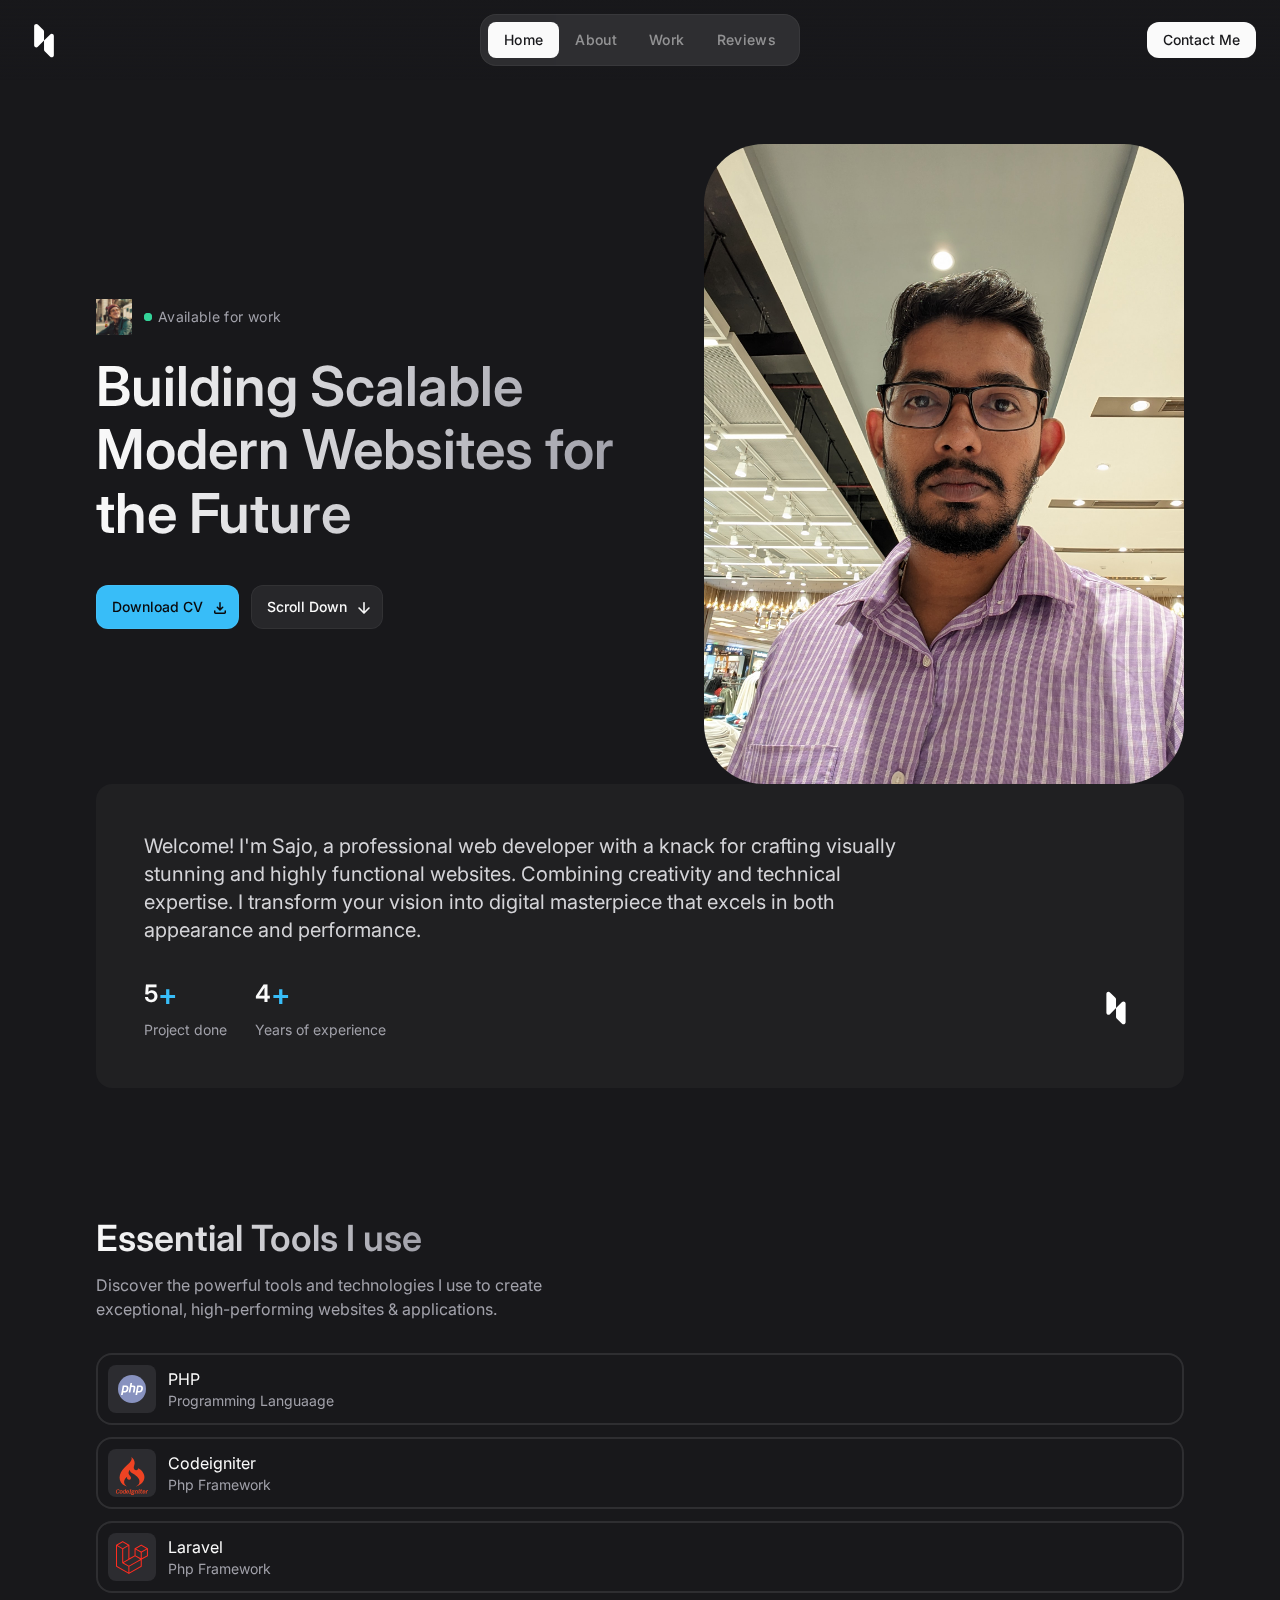
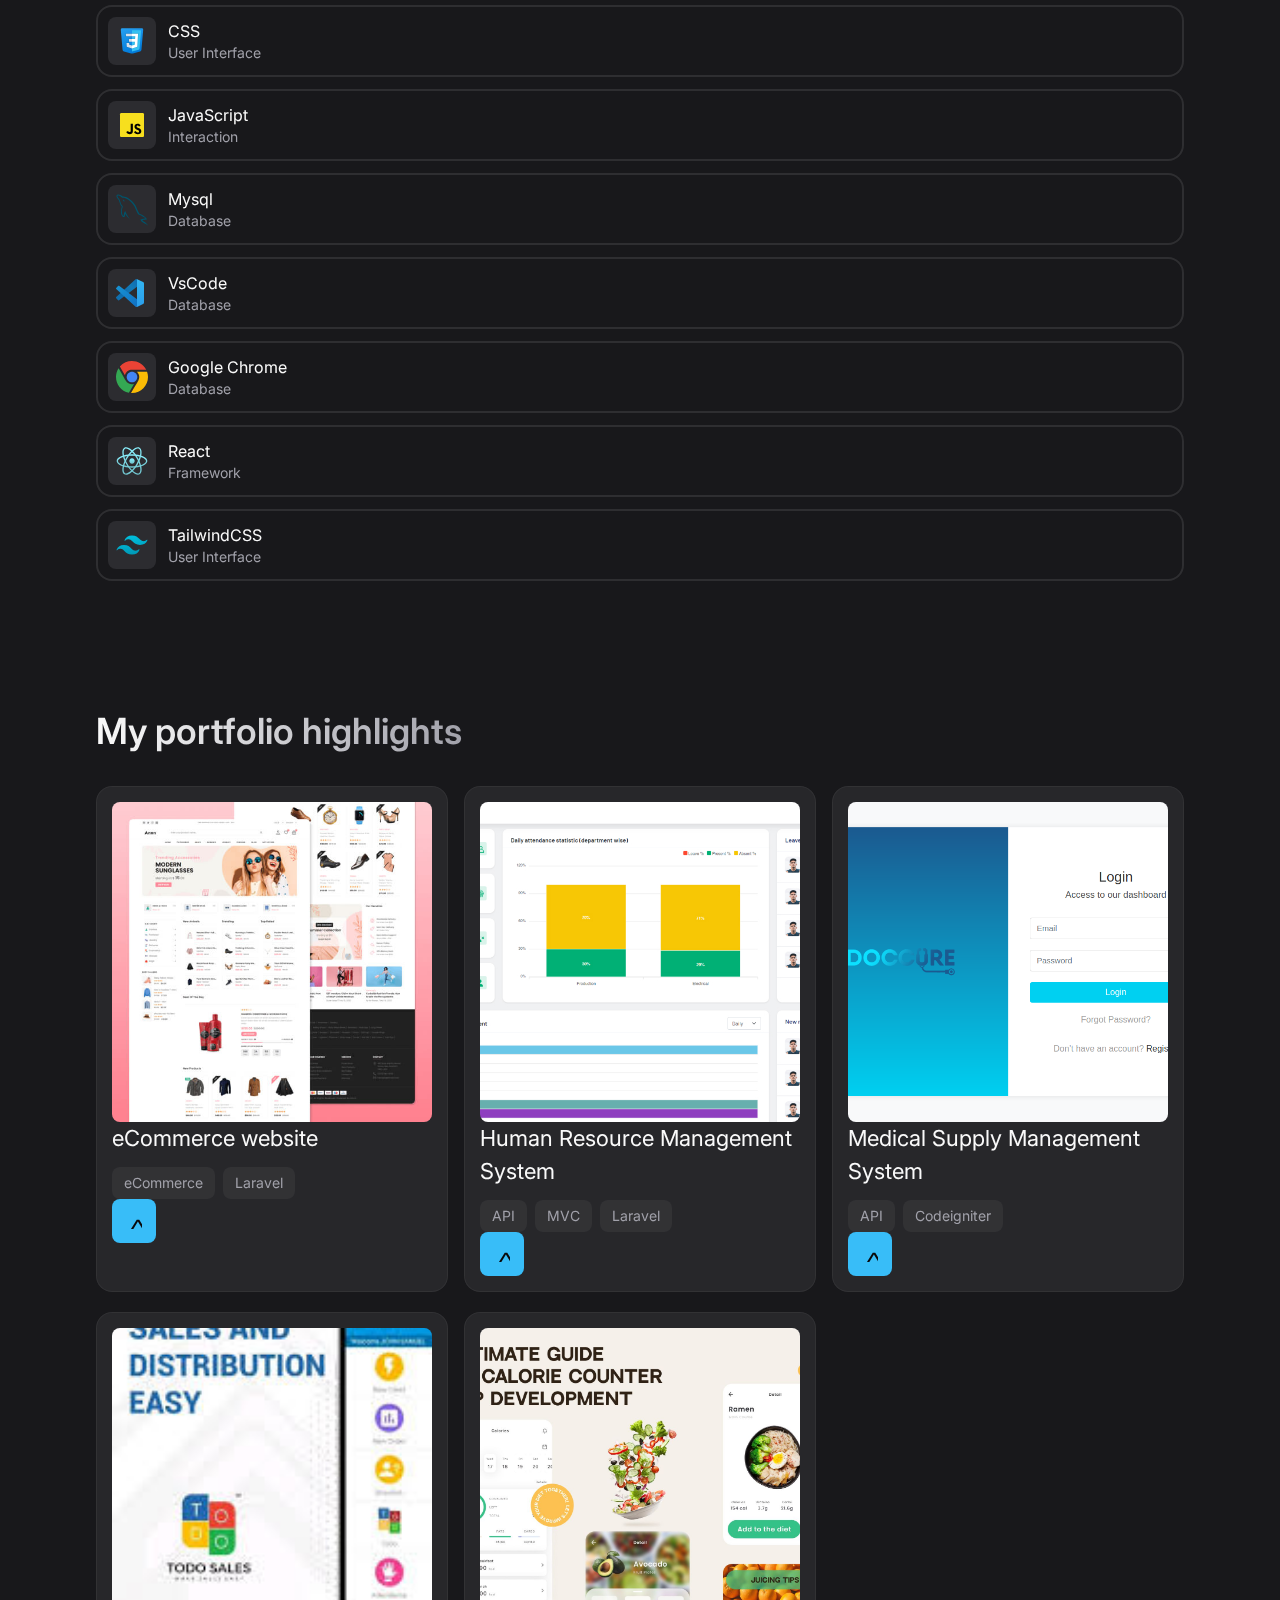
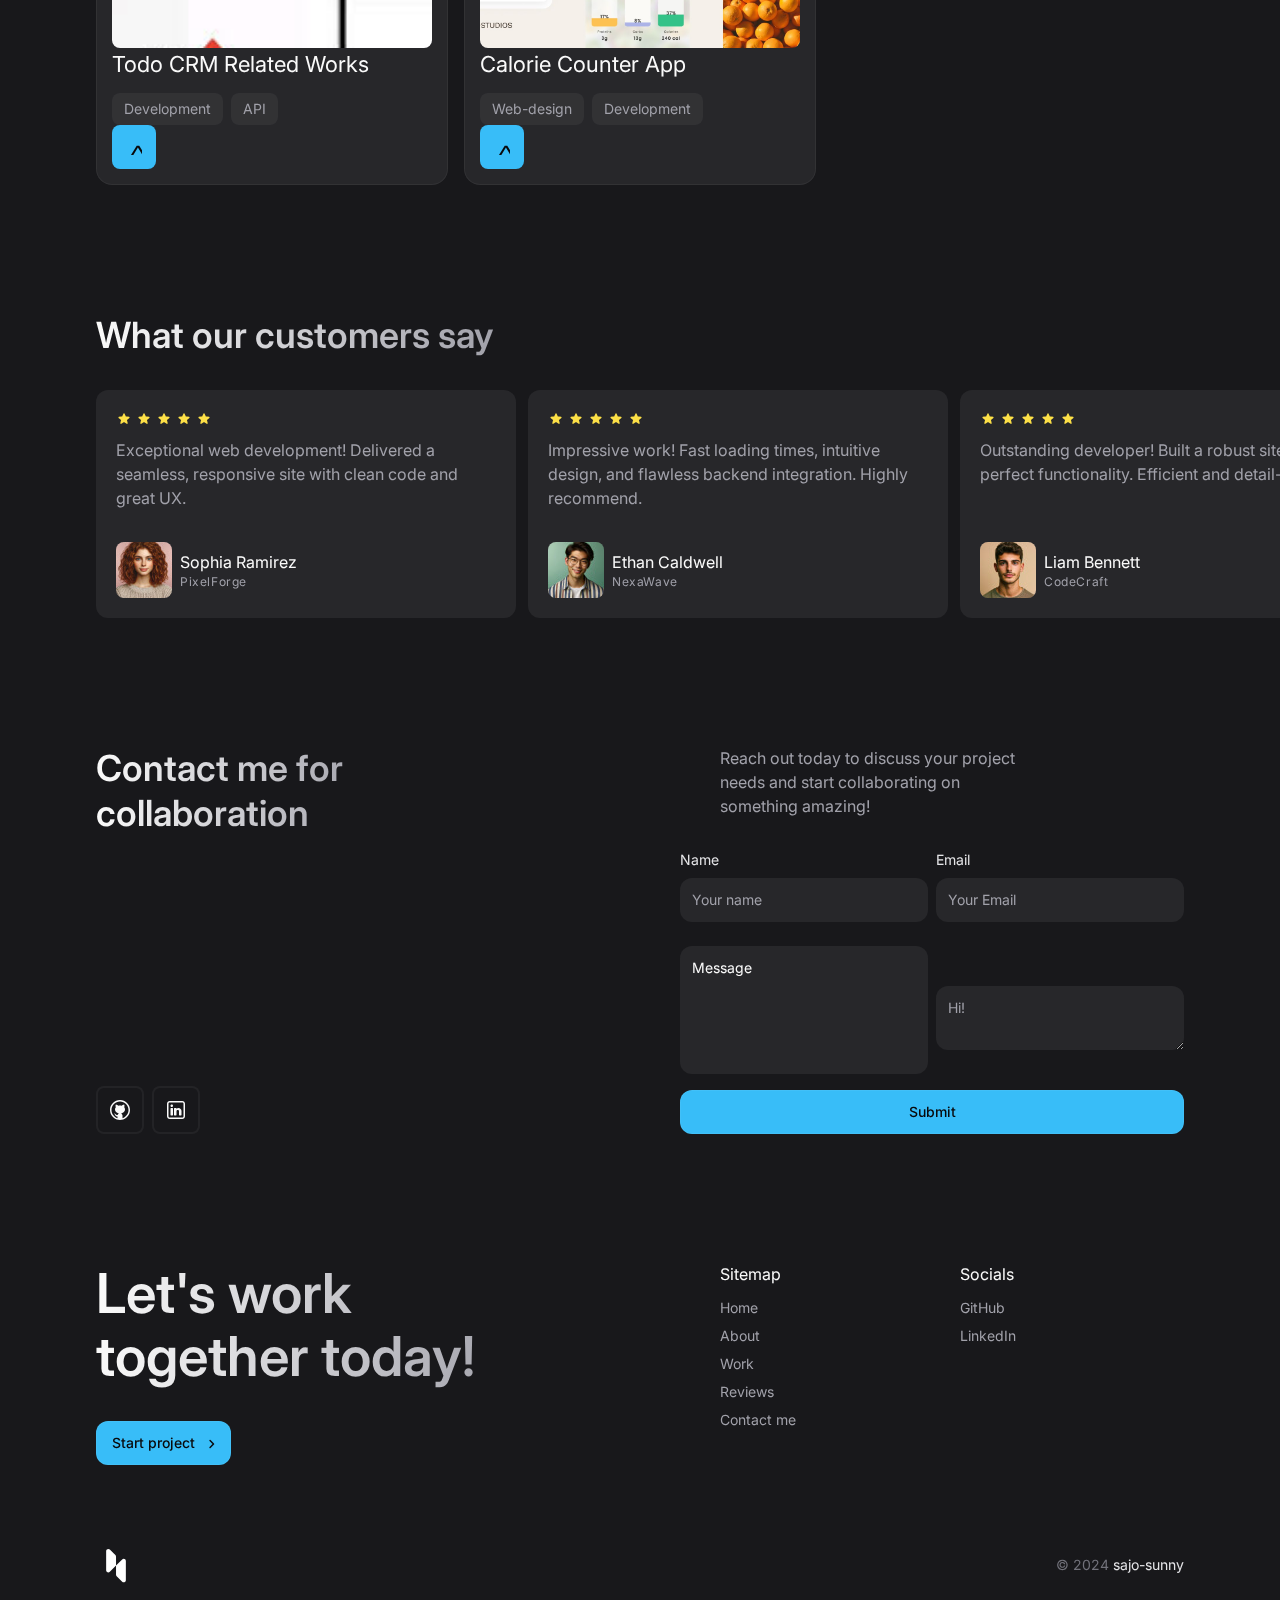
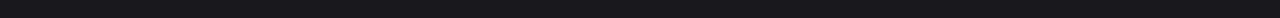
==== index.html @ 7e76bbae "Updates" ====
<!doctype html>
<html lang="en" class="scrollbar-thin scrollbar-track-zinc-800 scrollbar-thumb-zinc-500">
  <head>
   <!--
      - Favicon
    -->
    <link rel="preconnect" href="https://fonts.googleapis.com">
    <link rel="preconnect" href="https://fonts.gstatic.com" crossorigin>
    <link href="https://fonts.googleapis.com/css2?family=Inter:wght@400;500;600&display=swap" rel="stylesheet">

    <!--
      - Material Symbols rounded - Updated to include menu icon
    -->
    <link rel="stylesheet" href="https://fonts.googleapis.com/css2?family=Material+Symbols+Rounded:opsz,wght,FILL,GRAD@24,400,0..1,0&icon_names=arrow_downward,chevron_right,close,download,menu,search,star" />
    <script type="module" crossorigin src="/assets/index-DvPx0uql.js"></script>
    <link rel="stylesheet" crossorigin href="/assets/index-D1gcp26u.css">
  </head>
  <body>
    <div id="root"></div>
  </body>
</html>
---- assets/index-D1gcp26u.css ----
*,:before,:after{--tw-border-spacing-x: 0;--tw-border-spacing-y: 0;--tw-translate-x: 0;--tw-translate-y: 0;--tw-rotate: 0;--tw-skew-x: 0;--tw-skew-y: 0;--tw-scale-x: 1;--tw-scale-y: 1;--tw-pan-x: ;--tw-pan-y: ;--tw-pinch-zoom: ;--tw-scroll-snap-strictness: proximity;--tw-gradient-from-position: ;--tw-gradient-via-position: ;--tw-gradient-to-position: ;--tw-ordinal: ;--tw-slashed-zero: ;--tw-numeric-figure: ;--tw-numeric-spacing: ;--tw-numeric-fraction: ;--tw-ring-inset: ;--tw-ring-offset-width: 0px;--tw-ring-offset-color: #fff;--tw-ring-color: rgb(59 130 246 / .5);--tw-ring-offset-shadow: 0 0 #0000;--tw-ring-shadow: 0 0 #0000;--tw-shadow: 0 0 #0000;--tw-shadow-colored: 0 0 #0000;--tw-blur: ;--tw-brightness: ;--tw-contrast: ;--tw-grayscale: ;--tw-hue-rotate: ;--tw-invert: ;--tw-saturate: ;--tw-sepia: ;--tw-drop-shadow: ;--tw-backdrop-blur: ;--tw-backdrop-brightness: ;--tw-backdrop-contrast: ;--tw-backdrop-grayscale: ;--tw-backdrop-hue-rotate: ;--tw-backdrop-invert: ;--tw-backdrop-opacity: ;--tw-backdrop-saturate: ;--tw-backdrop-sepia: ;--tw-contain-size: ;--tw-contain-layout: ;--tw-contain-paint: ;--tw-contain-style: }::backdrop{--tw-border-spacing-x: 0;--tw-border-spacing-y: 0;--tw-translate-x: 0;--tw-translate-y: 0;--tw-rotate: 0;--tw-skew-x: 0;--tw-skew-y: 0;--tw-scale-x: 1;--tw-scale-y: 1;--tw-pan-x: ;--tw-pan-y: ;--tw-pinch-zoom: ;--tw-scroll-snap-strictness: proximity;--tw-gradient-from-position: ;--tw-gradient-via-position: ;--tw-gradient-to-position: ;--tw-ordinal: ;--tw-slashed-zero: ;--tw-numeric-figure: ;--tw-numeric-spacing: ;--tw-numeric-fraction: ;--tw-ring-inset: ;--tw-ring-offset-width: 0px;--tw-ring-offset-color: #fff;--tw-ring-color: rgb(59 130 246 / .5);--tw-ring-offset-shadow: 0 0 #0000;--tw-ring-shadow: 0 0 #0000;--tw-shadow: 0 0 #0000;--tw-shadow-colored: 0 0 #0000;--tw-blur: ;--tw-brightness: ;--tw-contrast: ;--tw-grayscale: ;--tw-hue-rotate: ;--tw-invert: ;--tw-saturate: ;--tw-sepia: ;--tw-drop-shadow: ;--tw-backdrop-blur: ;--tw-backdrop-brightness: ;--tw-backdrop-contrast: ;--tw-backdrop-grayscale: ;--tw-backdrop-hue-rotate: ;--tw-backdrop-invert: ;--tw-backdrop-opacity: ;--tw-backdrop-saturate: ;--tw-backdrop-sepia: ;--tw-contain-size: ;--tw-contain-layout: ;--tw-contain-paint: ;--tw-contain-style: }*,:before,:after{box-sizing:border-box;border-width:0;border-style:solid;border-color:#e5e7eb}:before,:after{--tw-content: ""}html,:host{line-height:1.5;-webkit-text-size-adjust:100%;-moz-tab-size:4;-o-tab-size:4;tab-size:4;font-family:Inter,sans-serif;font-feature-settings:normal;font-variation-settings:normal;-webkit-tap-highlight-color:transparent}body{margin:0;line-height:inherit}hr{height:0;color:inherit;border-top-width:1px}abbr:where([title]){-webkit-text-decoration:underline dotted;text-decoration:underline dotted}h1,h2,h3,h4,h5,h6{font-size:inherit;font-weight:inherit}a{color:inherit;text-decoration:inherit}b,strong{font-weight:bolder}code,kbd,samp,pre{font-family:ui-monospace,SFMono-Regular,Menlo,Monaco,Consolas,Liberation Mono,Courier New,monospace;font-feature-settings:normal;font-variation-settings:normal;font-size:1em}small{font-size:80%}sub,sup{font-size:75%;line-height:0;position:relative;vertical-align:baseline}sub{bottom:-.25em}sup{top:-.5em}table{text-indent:0;border-color:inherit;border-collapse:collapse}button,input,optgroup,select,textarea{font-family:inherit;font-feature-settings:inherit;font-variation-settings:inherit;font-size:100%;font-weight:inherit;line-height:inherit;letter-spacing:inherit;color:inherit;margin:0;padding:0}button,select{text-transform:none}button,input:where([type=button]),input:where([type=reset]),input:where([type=submit]){-webkit-appearance:button;background-color:transparent;background-image:none}:-moz-focusring{outline:auto}:-moz-ui-invalid{box-shadow:none}progress{vertical-align:baseline}::-webkit-inner-spin-button,::-webkit-outer-spin-button{height:auto}[type=search]{-webkit-appearance:textfield;outline-offset:-2px}::-webkit-search-decoration{-webkit-appearance:none}::-webkit-file-upload-button{-webkit-appearance:button;font:inherit}summary{display:list-item}blockquote,dl,dd,h1,h2,h3,h4,h5,h6,hr,figure,p,pre{margin:0}fieldset{margin:0;padding:0}legend{padding:0}ol,ul,menu{list-style:none;margin:0;padding:0}dialog{padding:0}textarea{resize:vertical}input::-moz-placeholder,textarea::-moz-placeholder{opacity:1;color:#9ca3af}input::placeholder,textarea::placeholder{opacity:1;color:#9ca3af}button,[role=button]{cursor:pointer}:disabled{cursor:default}img,svg,video,canvas,audio,iframe,embed,object{display:block;vertical-align:middle}img,video{max-width:100%;height:auto}[hidden]{display:none}*{scrollbar-color:initial;scrollbar-width:initial}.container{width:100%}@media (min-width: 640px){.container{max-width:640px}}@media (min-width: 768px){.container{max-width:768px}}@media (min-width: 1024px){.container{max-width:1024px}}@media (min-width: 1280px){.container{max-width:1280px}}@media (min-width: 1536px){.container{max-width:1536px}}.fixed{position:fixed}.absolute{position:absolute}.relative{position:relative}.inset-0{top:0;right:0;bottom:0;left:0}.left-0{left:0}.top-0{top:0}.z-40{z-index:40}.mx-auto{margin-left:auto;margin-right:auto}.mb-10{margin-bottom:2.5rem}.mb-12{margin-bottom:3rem}.mb-2{margin-bottom:.5rem}.mb-3{margin-bottom:.75rem}.mb-4{margin-bottom:1rem}.mb-8{margin-bottom:2rem}.ml-20{margin-left:5rem}.ml-auto{margin-left:auto}.mt-0{margin-top:0}.mt-3{margin-top:.75rem}.mt-5{margin-top:1.25rem}.mt-auto{margin-top:auto}.block{display:block}.flex{display:flex}.grid{display:grid}.hidden{display:none}.aspect-square{aspect-ratio:1 / 1}.h-11{height:2.75rem}.h-12{height:3rem}.h-2{height:.5rem}.h-20{height:5rem}.h-8{height:2rem}.h-9{height:2.25rem}.max-h-80{max-height:20rem}.min-h-32{min-height:8rem}.w-11{width:2.75rem}.w-12{width:3rem}.w-2{width:.5rem}.w-9{width:2.25rem}.w-fit{width:-moz-fit-content;width:fit-content}.w-full{width:100%}.min-w-\[320px\]{min-width:320px}.max-w-\[15ch\]{max-width:15ch}.max-w-\[480px\]{max-width:480px}.max-w-\[50ch\]{max-width:50ch}.max-w-screen-2xl{max-width:1536px}.shrink-0{flex-shrink:0}.transform{transform:translate(var(--tw-translate-x),var(--tw-translate-y)) rotate(var(--tw-rotate)) skew(var(--tw-skew-x)) skewY(var(--tw-skew-y)) scaleX(var(--tw-scale-x)) scaleY(var(--tw-scale-y))}@keyframes ping{75%,to{transform:scale(2);opacity:0}}.animate-ping{animation:ping 1s cubic-bezier(0,0,.2,1) infinite}.resize-y{resize:vertical}.resize{resize:both}.grid-cols-2{grid-template-columns:repeat(2,minmax(0,1fr))}.grid-cols-\[repeat\(auto-fill\,_minimax\(250px\,_1fr\)\)\]{grid-template-columns:repeat(auto-fill,minimax(250px,1fr))}.grid-cols-\[repeat\(auto-fill\,_minmax\(280px\,_1fr\)\)\]{grid-template-columns:repeat(auto-fill,minmax(280px,1fr))}.flex-col{flex-direction:column}.flex-wrap{flex-wrap:wrap}.place-items-center{place-items:center}.items-center{align-items:center}.items-stretch{align-items:stretch}.justify-center{justify-content:center}.justify-between{justify-content:space-between}.gap-1{gap:.25rem}.gap-1\.5{gap:.375rem}.gap-2{gap:.5rem}.gap-3{gap:.75rem}.gap-4{gap:1rem}.gap-x-4{-moz-column-gap:1rem;column-gap:1rem}.gap-y-5{row-gap:1.25rem}.overflow-hidden{overflow:hidden}.rounded{border-radius:.25rem}.rounded-2xl{border-radius:1rem}.rounded-\[60px\]{border-radius:60px}.rounded-full{border-radius:9999px}.rounded-lg{border-radius:.5rem}.rounded-xl{border-radius:.75rem}.bg-emerald-400{--tw-bg-opacity: 1;background-color:rgb(52 211 153 / var(--tw-bg-opacity))}.bg-sky-400{--tw-bg-opacity: 1;background-color:rgb(56 189 248 / var(--tw-bg-opacity))}.bg-zinc-50\/5{background-color:#fafafa0d}.bg-zinc-700\/50{background-color:#3f3f4680}.bg-zinc-800{--tw-bg-opacity: 1;background-color:rgb(39 39 42 / var(--tw-bg-opacity))}.bg-zinc-800\/50{background-color:#27272a80}.bg-gradient-to-b{background-image:linear-gradient(to bottom,var(--tw-gradient-stops))}.bg-gradient-to-t{background-image:linear-gradient(to top,var(--tw-gradient-stops))}.from-sky-400{--tw-gradient-from: #38bdf8 var(--tw-gradient-from-position);--tw-gradient-to: rgb(56 189 248 / 0) var(--tw-gradient-to-position);--tw-gradient-stops: var(--tw-gradient-from), var(--tw-gradient-to)}.from-zinc-900{--tw-gradient-from: #18181b var(--tw-gradient-from-position);--tw-gradient-to: rgb(24 24 27 / 0) var(--tw-gradient-to-position);--tw-gradient-stops: var(--tw-gradient-from), var(--tw-gradient-to)}.via-sky-400\/40{--tw-gradient-to: rgb(56 189 248 / 0) var(--tw-gradient-to-position);--tw-gradient-stops: var(--tw-gradient-from), rgb(56 189 248 / .4) var(--tw-gradient-via-position), var(--tw-gradient-to)}.via-25\%{--tw-gradient-via-position: 25%}.to-zinc-900\/0{--tw-gradient-to: rgb(24 24 27 / 0) var(--tw-gradient-to-position)}.to-65\%{--tw-gradient-to-position: 65%}.p-2{padding:.5rem}.p-3{padding:.75rem}.p-4{padding:1rem}.p-5{padding:1.25rem}.p-7{padding:1.75rem}.px-3{padding-left:.75rem;padding-right:.75rem}.px-4{padding-left:1rem;padding-right:1rem}.py-1{padding-top:.25rem;padding-bottom:.25rem}.pt-10{padding-top:2.5rem}.pt-28{padding-top:7rem}.text-2xl{font-size:1.5rem;line-height:2rem}.text-\[18px\]{font-size:18px}.text-sm{font-size:.875rem;line-height:1.25rem}.text-xs{font-size:.75rem;line-height:1rem}.font-semibold{font-weight:600}.tracking-wide{letter-spacing:.025em}.tracking-wider{letter-spacing:.05em}.text-sky-400{--tw-text-opacity: 1;color:rgb(56 189 248 / var(--tw-text-opacity))}.text-yellow-300{--tw-text-opacity: 1;color:rgb(253 224 71 / var(--tw-text-opacity))}.text-zinc-200{--tw-text-opacity: 1;color:rgb(228 228 231 / var(--tw-text-opacity))}.text-zinc-300{--tw-text-opacity: 1;color:rgb(212 212 216 / var(--tw-text-opacity))}.text-zinc-400{--tw-text-opacity: 1;color:rgb(161 161 170 / var(--tw-text-opacity))}.text-zinc-500{--tw-text-opacity: 1;color:rgb(113 113 122 / var(--tw-text-opacity))}.text-zinc-950{--tw-text-opacity: 1;color:rgb(9 9 11 / var(--tw-text-opacity))}.ring-1{--tw-ring-offset-shadow: var(--tw-ring-inset) 0 0 0 var(--tw-ring-offset-width) var(--tw-ring-offset-color);--tw-ring-shadow: var(--tw-ring-inset) 0 0 0 calc(1px + var(--tw-ring-offset-width)) var(--tw-ring-color);box-shadow:var(--tw-ring-offset-shadow),var(--tw-ring-shadow),var(--tw-shadow, 0 0 #0000)}.ring-2{--tw-ring-offset-shadow: var(--tw-ring-inset) 0 0 0 var(--tw-ring-offset-width) var(--tw-ring-offset-color);--tw-ring-shadow: var(--tw-ring-inset) 0 0 0 calc(2px + var(--tw-ring-offset-width)) var(--tw-ring-color);box-shadow:var(--tw-ring-offset-shadow),var(--tw-ring-shadow),var(--tw-shadow, 0 0 #0000)}.ring-inset{--tw-ring-inset: inset}.ring-zinc-50\/10{--tw-ring-color: rgb(250 250 250 / .1)}.ring-zinc-50\/5{--tw-ring-color: rgb(250 250 250 / .05)}.transition-\[background-color\,color\]{transition-property:background-color,color;transition-timing-function:cubic-bezier(.4,0,.2,1);transition-duration:.15s}.transition-colors{transition-property:color,background-color,border-color,text-decoration-color,fill,stroke;transition-timing-function:cubic-bezier(.4,0,.2,1);transition-duration:.15s}.scrollbar-thin::-webkit-scrollbar-track{background-color:var(--scrollbar-track);border-radius:var(--scrollbar-track-radius)}.scrollbar-thin::-webkit-scrollbar-track:hover{background-color:var(--scrollbar-track-hover, var(--scrollbar-track))}.scrollbar-thin::-webkit-scrollbar-track:active{background-color:var(--scrollbar-track-active, var(--scrollbar-track-hover, var(--scrollbar-track)))}.scrollbar-thin::-webkit-scrollbar-thumb{background-color:var(--scrollbar-thumb);border-radius:var(--scrollbar-thumb-radius)}.scrollbar-thin::-webkit-scrollbar-thumb:hover{background-color:var(--scrollbar-thumb-hover, var(--scrollbar-thumb))}.scrollbar-thin::-webkit-scrollbar-thumb:active{background-color:var(--scrollbar-thumb-active, var(--scrollbar-thumb-hover, var(--scrollbar-thumb)))}.scrollbar-thin::-webkit-scrollbar-corner{background-color:var(--scrollbar-corner);border-radius:var(--scrollbar-corner-radius)}.scrollbar-thin::-webkit-scrollbar-corner:hover{background-color:var(--scrollbar-corner-hover, var(--scrollbar-corner))}.scrollbar-thin::-webkit-scrollbar-corner:active{background-color:var(--scrollbar-corner-active, var(--scrollbar-corner-hover, var(--scrollbar-corner)))}.scrollbar-thin{scrollbar-width:thin;scrollbar-color:var(--scrollbar-thumb, initial) var(--scrollbar-track, initial)}.scrollbar-thin::-webkit-scrollbar{display:block;width:8px;height:8px}.scrollbar-track-zinc-800{--scrollbar-track: #27272a !important}.scrollbar-thumb-zinc-500{--scrollbar-thumb: #71717a !important}html{scroll-behavior:smooth}body{--tw-bg-opacity: 1;background-color:rgb(24 24 27 / var(--tw-bg-opacity));--tw-text-opacity: 1;color:rgb(250 250 250 / var(--tw-text-opacity))}.headline-1,.headline-2{max-width:-moz-max-content;max-width:max-content;background:-webkit-linear-gradient(0deg,#fafafa,#a1a1aa);-webkit-background-clip:text;-webkit-text-fill-color:transparent}.headline-1{font-size:3rem;font-weight:600;line-height:1.25}@media (min-width: 1024px){.headline-1{font-size:55px;line-height:1.15}}.headline-2{font-size:1.875rem;line-height:2.25rem;font-weight:600}@media (min-width: 1024px){.headline-2{font-size:2.25rem;line-height:2.5rem;line-height:1.25}}.title-1{font-size:22px;font-weight:400}.material-symbols-rounded{height:1rem;width:1rem;overflow:hidden;font-variation-settings:"FILL" 0,"wght" 400,"GRAD" 0,"opsz" 24}.container{margin-left:auto;margin-right:auto;padding-left:1rem;padding-right:1rem}@media (min-width: 1024px){.container{padding-left:2rem;padding-right:2rem}}@media (min-width: 1280px){.container{max-width:72rem}}.img-box{overflow:hidden;--tw-bg-opacity: 1;background-color:rgb(63 63 70 / var(--tw-bg-opacity))}.img-cover{height:100%;width:100%;-o-object-fit:cover;object-fit:cover}.section{padding-top:5rem}@media (min-width: 1024px){.section{padding-top:8rem}}.menu-btn{display:grid;height:2.5rem;width:2.5rem;place-items:center;border-radius:.75rem;background-color:#fafafa1a;--tw-ring-offset-shadow: var(--tw-ring-inset) 0 0 0 var(--tw-ring-offset-width) var(--tw-ring-offset-color);--tw-ring-shadow: var(--tw-ring-inset) 0 0 0 calc(1px + var(--tw-ring-offset-width)) var(--tw-ring-color);box-shadow:var(--tw-ring-offset-shadow),var(--tw-ring-shadow),var(--tw-shadow, 0 0 #0000);--tw-ring-inset: inset;--tw-ring-color: rgb(250 250 250 / .02);--tw-backdrop-blur: blur(40px);-webkit-backdrop-filter:var(--tw-backdrop-blur) var(--tw-backdrop-brightness) var(--tw-backdrop-contrast) var(--tw-backdrop-grayscale) var(--tw-backdrop-hue-rotate) var(--tw-backdrop-invert) var(--tw-backdrop-opacity) var(--tw-backdrop-saturate) var(--tw-backdrop-sepia);backdrop-filter:var(--tw-backdrop-blur) var(--tw-backdrop-brightness) var(--tw-backdrop-contrast) var(--tw-backdrop-grayscale) var(--tw-backdrop-hue-rotate) var(--tw-backdrop-invert) var(--tw-backdrop-opacity) var(--tw-backdrop-saturate) var(--tw-backdrop-sepia);transition-property:transform,background-color;transition-timing-function:cubic-bezier(.4,0,.2,1);transition-duration:.15s}.menu-btn:hover{background-color:#fafafa26}.menu-btn:active{--tw-scale-x: .95;--tw-scale-y: .95;transform:translate(var(--tw-translate-x),var(--tw-translate-y)) rotate(var(--tw-rotate)) skew(var(--tw-skew-x)) skewY(var(--tw-skew-y)) scaleX(var(--tw-scale-x)) scaleY(var(--tw-scale-y))}.navbar{visibility:hidden;position:absolute;top:100%;right:0;isolation:isolate;margin-top:.5rem;min-width:10rem;--tw-scale-x: .9;--tw-scale-y: .9;transform:translate(var(--tw-translate-x),var(--tw-translate-y)) rotate(var(--tw-rotate)) skew(var(--tw-skew-x)) skewY(var(--tw-skew-y)) scaleX(var(--tw-scale-x)) scaleY(var(--tw-scale-y));border-radius:1rem;background-color:#fafafa1a;padding:.5rem;opacity:0;--tw-ring-offset-shadow: var(--tw-ring-inset) 0 0 0 var(--tw-ring-offset-width) var(--tw-ring-offset-color);--tw-ring-shadow: var(--tw-ring-inset) 0 0 0 calc(1px + var(--tw-ring-offset-width)) var(--tw-ring-color);box-shadow:var(--tw-ring-offset-shadow),var(--tw-ring-shadow),var(--tw-shadow, 0 0 #0000);--tw-ring-inset: inset;--tw-ring-color: rgb(250 250 250 / .05);--tw-blur: blur(4px);filter:var(--tw-blur) var(--tw-brightness) var(--tw-contrast) var(--tw-grayscale) var(--tw-hue-rotate) var(--tw-invert) var(--tw-saturate) var(--tw-sepia) var(--tw-drop-shadow);--tw-backdrop-blur: blur(40px);-webkit-backdrop-filter:var(--tw-backdrop-blur) var(--tw-backdrop-brightness) var(--tw-backdrop-contrast) var(--tw-backdrop-grayscale) var(--tw-backdrop-hue-rotate) var(--tw-backdrop-invert) var(--tw-backdrop-opacity) var(--tw-backdrop-saturate) var(--tw-backdrop-sepia);backdrop-filter:var(--tw-backdrop-blur) var(--tw-backdrop-brightness) var(--tw-backdrop-contrast) var(--tw-backdrop-grayscale) var(--tw-backdrop-hue-rotate) var(--tw-backdrop-invert) var(--tw-backdrop-opacity) var(--tw-backdrop-saturate) var(--tw-backdrop-sepia);transition-property:opacity,transform,filter;transition-timing-function:cubic-bezier(.4,0,.2,1);transition-duration:.15s}@media (min-width: 768px){.navbar{visibility:visible;position:static;margin-top:0;display:flex;--tw-scale-x: 1;--tw-scale-y: 1;transform:translate(var(--tw-translate-x),var(--tw-translate-y)) rotate(var(--tw-rotate)) skew(var(--tw-skew-x)) skewY(var(--tw-skew-y)) scaleX(var(--tw-scale-x)) scaleY(var(--tw-scale-y));align-items:center;opacity:1;--tw-blur: blur(0);filter:var(--tw-blur) var(--tw-brightness) var(--tw-contrast) var(--tw-grayscale) var(--tw-hue-rotate) var(--tw-invert) var(--tw-saturate) var(--tw-sepia) var(--tw-drop-shadow)}}.navbar.active{visibility:visible;--tw-scale-x: 1;--tw-scale-y: 1;transform:translate(var(--tw-translate-x),var(--tw-translate-y)) rotate(var(--tw-rotate)) skew(var(--tw-skew-x)) skewY(var(--tw-skew-y)) scaleX(var(--tw-scale-x)) scaleY(var(--tw-scale-y));opacity:1;--tw-blur: blur(0);filter:var(--tw-blur) var(--tw-brightness) var(--tw-contrast) var(--tw-grayscale) var(--tw-hue-rotate) var(--tw-invert) var(--tw-saturate) var(--tw-sepia) var(--tw-drop-shadow)}.nav-link{display:grid;height:2.25rem;align-items:center;padding-left:1rem;padding-right:1rem;font-size:.875rem;line-height:1.25rem;font-weight:500;letter-spacing:.025em;color:#fafafa80;transition-property:color,background-color,border-color,text-decoration-color,fill,stroke;transition-timing-function:cubic-bezier(.4,0,.2,1);transition-duration:.15s}.nav-link:hover{--tw-text-opacity: 1;color:rgb(250 250 250 / var(--tw-text-opacity))}.nav-link.active{--tw-text-opacity: 1;color:rgb(24 24 27 / var(--tw-text-opacity));transition-duration:.5s}.navbar .active-box{position:absolute;z-index:-10;border-radius:.5rem;--tw-bg-opacity: 1;background-color:rgb(250 250 250 / var(--tw-bg-opacity));transition-property:top,left;transition-timing-function:cubic-bezier(.4,0,.2,1);transition-duration:.5s}.btn{display:flex;height:2.25rem;max-width:-moz-max-content;max-width:max-content;align-items:center;gap:.5rem;border-radius:.75rem;padding-left:1rem;padding-right:1rem;font-size:.875rem;line-height:1.25rem;font-weight:500;--tw-ring-offset-shadow: var(--tw-ring-inset) 0 0 0 var(--tw-ring-offset-width) var(--tw-ring-offset-color);--tw-ring-shadow: var(--tw-ring-inset) 0 0 0 calc(1px + var(--tw-ring-offset-width)) var(--tw-ring-color);box-shadow:var(--tw-ring-offset-shadow),var(--tw-ring-shadow),var(--tw-shadow, 0 0 #0000);--tw-ring-inset: inset;--tw-ring-color: rgb(250 250 250 / .05);transition-property:background-color;transition-timing-function:cubic-bezier(.4,0,.2,1);transition-duration:.15s}.btn-secondary{--tw-bg-opacity: 1;background-color:rgb(250 250 250 / var(--tw-bg-opacity));--tw-text-opacity: 1;color:rgb(24 24 27 / var(--tw-text-opacity))}.btn-secondary:active{background-color:#fafafacc}.btn .material-symbols-rounded{font-size:18px}.btn:has(.material-symbols-rounded){padding-right:.75rem}.btn-primary{height:2.75rem;--tw-bg-opacity: 1;background-color:rgb(56 189 248 / var(--tw-bg-opacity));--tw-text-opacity: 1;color:rgb(9 9 11 / var(--tw-text-opacity))}.btn-primary:hover{--tw-bg-opacity: 1;background-color:rgb(125 211 252 / var(--tw-bg-opacity))}.btn-primary:active{--tw-bg-opacity: 1;background-color:rgb(56 189 248 / var(--tw-bg-opacity))}.btn-outline{height:2.75rem;--tw-bg-opacity: 1;background-color:rgb(39 39 42 / var(--tw-bg-opacity))}.btn-outline:hover{--tw-bg-opacity: 1;background-color:rgb(63 63 70 / var(--tw-bg-opacity))}.btn-outline:active{--tw-bg-opacity: 1;background-color:rgb(39 39 42 / var(--tw-bg-opacity))}.label{margin-bottom:.5rem;display:block;font-size:.875rem;line-height:1.25rem;font-weight:400;--tw-text-opacity: 1;color:rgb(228 228 231 / var(--tw-text-opacity))}.text-field{display:block;width:100%;border-radius:.75rem;--tw-bg-opacity: 1;background-color:rgb(39 39 42 / var(--tw-bg-opacity));padding:.75rem;font-size:.875rem;line-height:1.25rem;outline:2px solid transparent;outline-offset:2px;--tw-ring-offset-shadow: var(--tw-ring-inset) 0 0 0 var(--tw-ring-offset-width) var(--tw-ring-offset-color);--tw-ring-shadow: var(--tw-ring-inset) 0 0 0 calc(1px + var(--tw-ring-offset-width)) var(--tw-ring-color);box-shadow:var(--tw-ring-offset-shadow),var(--tw-ring-shadow),var(--tw-shadow, 0 0 #0000);--tw-ring-inset: inset;--tw-ring-color: transparent;transition-property:box-shadow;transition-timing-function:cubic-bezier(.4,0,.2,1);transition-duration:.15s}.text-field:hover{--tw-ring-color: rgb(250 250 250 / .05)}.text-field:focus{--tw-ring-offset-shadow: var(--tw-ring-inset) 0 0 0 var(--tw-ring-offset-width) var(--tw-ring-offset-color);--tw-ring-shadow: var(--tw-ring-inset) 0 0 0 calc(2px + var(--tw-ring-offset-width)) var(--tw-ring-color);box-shadow:var(--tw-ring-offset-shadow),var(--tw-ring-shadow),var(--tw-shadow, 0 0 #0000);--tw-ring-opacity: 1;--tw-ring-color: rgb(56 189 248 / var(--tw-ring-opacity))}.text-field::-moz-placeholder{--tw-text-opacity: 1;color:rgb(161 161 170 / var(--tw-text-opacity))}.text-field::placeholder{--tw-text-opacity: 1;color:rgb(161 161 170 / var(--tw-text-opacity))}.group:hover .group-hover\:bg-zinc-900{--tw-bg-opacity: 1;background-color:rgb(24 24 27 / var(--tw-bg-opacity))}.hover\:bg-zinc-50:hover{--tw-bg-opacity: 1;background-color:rgb(250 250 250 / var(--tw-bg-opacity))}.hover\:bg-zinc-700\/50:hover{background-color:#3f3f4680}.hover\:bg-zinc-800:hover{--tw-bg-opacity: 1;background-color:rgb(39 39 42 / var(--tw-bg-opacity))}.active\:bg-zinc-50\/80:active{background-color:#fafafacc}.active\:bg-zinc-700\/60:active{background-color:#3f3f4699}@media not all and (min-width: 768px){.max-md\:hidden{display:none}}@media (min-width: 640px){.sm\:max-w-\[20ch\]{max-width:20ch}}@media (min-width: 768px){.md\:mb-2{margin-bottom:.5rem}.md\:mb-8{margin-bottom:2rem}.md\:grid{display:grid}.md\:hidden{display:none}.md\:h-\[40px\]{height:40px}.md\:w-\[40px\]{width:40px}.md\:max-w-\[60ch\]{max-width:60ch}.md\:grid-cols-2{grid-template-columns:repeat(2,minmax(0,1fr))}.md\:grid-cols-\[1fr\,3fr\,1fr\]{grid-template-columns:1fr 3fr 1fr}.md\:items-center{align-items:center}.md\:gap-2{gap:.5rem}.md\:gap-7{gap:1.75rem}.md\:justify-self-end{justify-self:end}.md\:justify-self-center{justify-self:center}.md\:p-12{padding:3rem}.md\:px-6{padding-left:1.5rem;padding-right:1.5rem}.md\:text-3xl{font-size:1.875rem;line-height:2.25rem}.md\:text-xl{font-size:1.25rem;line-height:1.75rem}}@media (min-width: 1024px){.lg\:mb-0{margin-bottom:0}.lg\:mb-10{margin-bottom:2.5rem}.lg\:block{display:block}.lg\:flex{display:flex}.lg\:grid{display:grid}.lg\:min-w-\[420px\]{min-width:420px}.lg\:max-w-\[12ch\]{max-width:12ch}.lg\:max-w-\[15ch\]{max-width:15ch}.lg\:max-w-\[30ch\]{max-width:30ch}.lg\:grid-cols-2{grid-template-columns:repeat(2,minmax(0,1fr))}.lg\:flex-col{flex-direction:column}.lg\:items-stretch{align-items:stretch}.lg\:gap-10{gap:2.5rem}.lg\:pl-20{padding-left:5rem}.lg\:pt-36{padding-top:9rem}}@media (min-width: 1280px){.xl\:pl-10{padding-left:2.5rem}}@media (min-width: 1536px){.\32xl\:pl-20{padding-left:5rem}}.\[\&\]\:max-w-full{max-width:100%}html.lenis,html.lenis body{height:auto}.lenis.lenis-smooth{scroll-behavior:auto!important}.lenis.lenis-smooth [data-lenis-prevent]{overscroll-behavior:contain}.lenis.lenis-stopped{overflow:hidden}.lenis.lenis-smooth iframe{pointer-events:none}
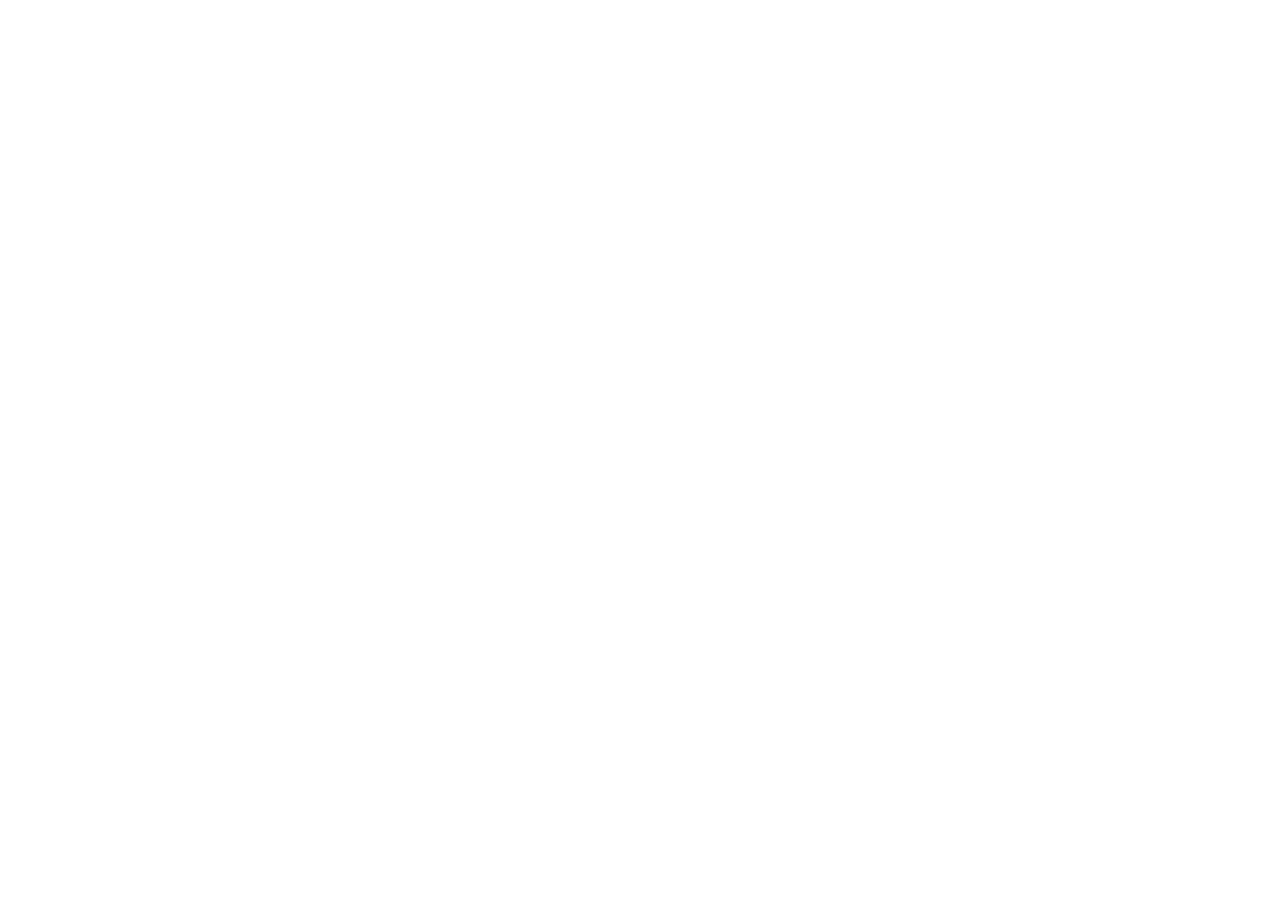
==== commit 00ee6fe8: "Updates" ====
--- a/index.html
+++ b/index.html
@@ -12,8 +12,8 @@
       - Material Symbols rounded - Updated to include menu icon
     -->
     <link rel="stylesheet" href="https://fonts.googleapis.com/css2?family=Material+Symbols+Rounded:opsz,wght,FILL,GRAD@24,400,0..1,0&icon_names=arrow_downward,chevron_right,close,download,menu,search,star" />
-    <script type="module" crossorigin src="/assets/index-DvPx0uql.js"></script>
-    <link rel="stylesheet" crossorigin href="/assets/index-D1gcp26u.css">
+    <script type="module" crossorigin src="/Portfolio/assets/index-DvPx0uql.js"></script>
+    <link rel="stylesheet" crossorigin href="/Portfolio/assets/index-D1gcp26u.css">
   </head>
   <body>
     <div id="root"></div>
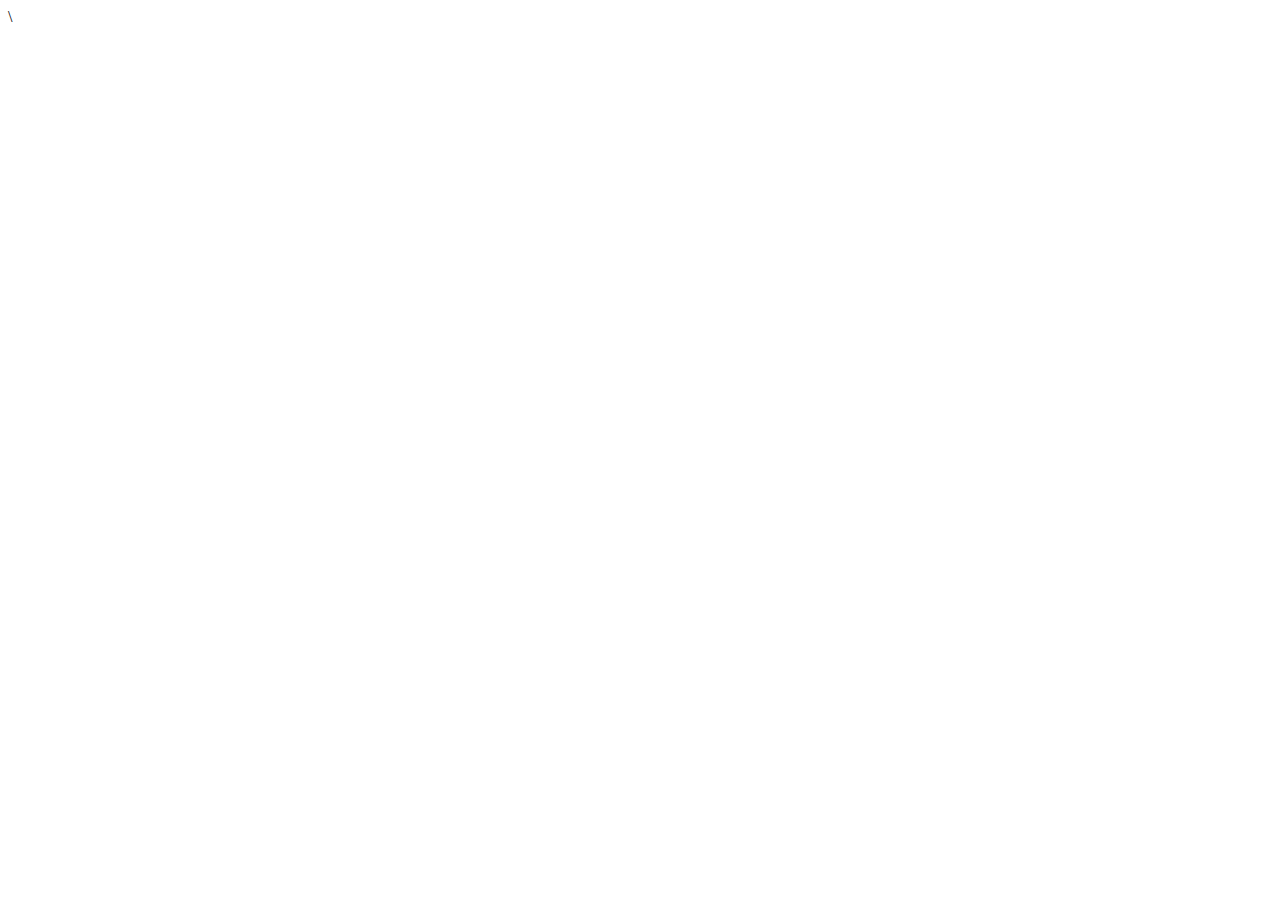
==== commit 356befed: "Updates" ====
--- a/index.html
+++ b/index.html
@@ -1,9 +1,16 @@
 <!doctype html>
 <html lang="en" class="scrollbar-thin scrollbar-track-zinc-800 scrollbar-thumb-zinc-500">
   <head>
-   <!--
-      - Favicon
-    -->
+   
+    <meta charset="UTF-8">
+    <meta name="viewport" content="width=device-width, initial-scale=1.0">
+    <meta http-equiv="X-UA-Compatible" content="IE=edge">\
+
+    <!-- Favicon -->
+    <link rel="icon" href="/Portfolio/images/logo.svg" type="image/x-icon">
+
+    <title>My Portfolio Website</title>
+
     <link rel="preconnect" href="https://fonts.googleapis.com">
     <link rel="preconnect" href="https://fonts.gstatic.com" crossorigin>
     <link href="https://fonts.googleapis.com/css2?family=Inter:wght@400;500;600&display=swap" rel="stylesheet">
@@ -12,7 +19,7 @@
       - Material Symbols rounded - Updated to include menu icon
     -->
     <link rel="stylesheet" href="https://fonts.googleapis.com/css2?family=Material+Symbols+Rounded:opsz,wght,FILL,GRAD@24,400,0..1,0&icon_names=arrow_downward,chevron_right,close,download,menu,search,star" />
-    <script type="module" crossorigin src="/Portfolio/assets/index-DvPx0uql.js"></script>
+    <script type="module" crossorigin src="/Portfolio/assets/index-D0IGQl9k.js"></script>
     <link rel="stylesheet" crossorigin href="/Portfolio/assets/index-D1gcp26u.css">
   </head>
   <body>
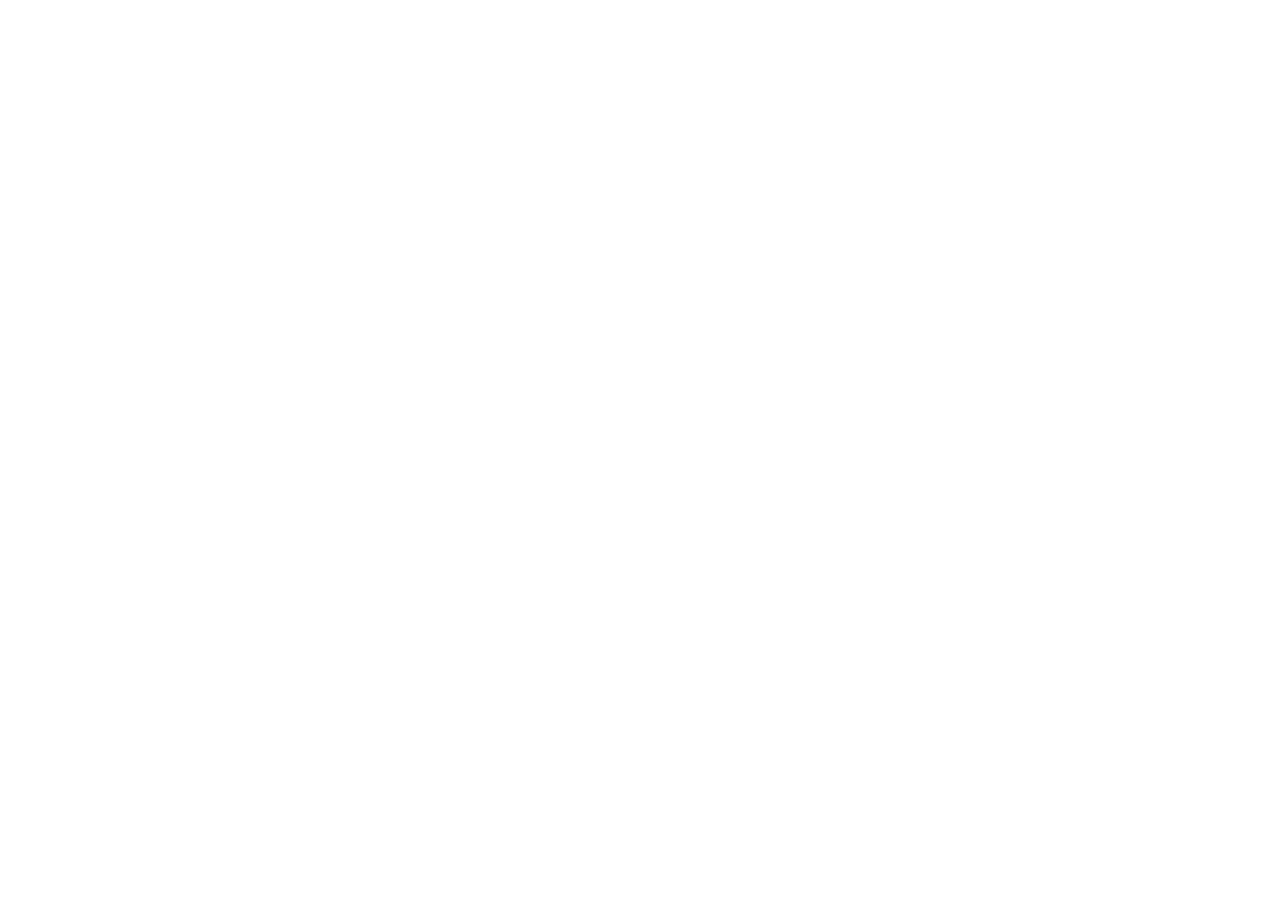
==== commit 2c817ce7: "Updates" ====
--- a/index.html
+++ b/index.html
@@ -4,11 +4,11 @@
    
     <meta charset="UTF-8">
     <meta name="viewport" content="width=device-width, initial-scale=1.0">
-    <meta http-equiv="X-UA-Compatible" content="IE=edge">\
+    <meta http-equiv="X-UA-Compatible" content="IE=edge">
 
     <!-- Favicon -->
-    <link rel="icon" href="/Portfolio/images/logo.svg" type="image/x-icon">
-
+    <link rel="icon" type="image/svg+xml" href="/Portfolio/images/ss_01.svg" sizes="16x16">
+    <link rel="icon" type="image/png" href="/Portfolio/images/ss_01.png" sizes="16x16">
     <title>My Portfolio Website</title>
 
     <link rel="preconnect" href="https://fonts.googleapis.com">
@@ -18,9 +18,9 @@
     <!--
       - Material Symbols rounded - Updated to include menu icon
     -->
-    <link rel="stylesheet" href="https://fonts.googleapis.com/css2?family=Material+Symbols+Rounded:opsz,wght,FILL,GRAD@24,400,0..1,0&icon_names=arrow_downward,chevron_right,close,download,menu,search,star" />
-    <script type="module" crossorigin src="/Portfolio/assets/index-D0IGQl9k.js"></script>
-    <link rel="stylesheet" crossorigin href="/Portfolio/assets/index-D1gcp26u.css">
+    <link rel="stylesheet" href="https://fonts.googleapis.com/css2?family=Material+Symbols+Rounded:opsz,wght,FILL,GRAD@24,400,0..1,0&icon_names=arrow_downward,arrow_outward,chevron_right,close,download,menu,search,star" />
+    <script type="module" crossorigin src="/Portfolio/assets/index-DZiYzzgK.js"></script>
+    <link rel="stylesheet" crossorigin href="/Portfolio/assets/index-B_SotHCs.css">
   </head>
   <body>
     <div id="root"></div>
